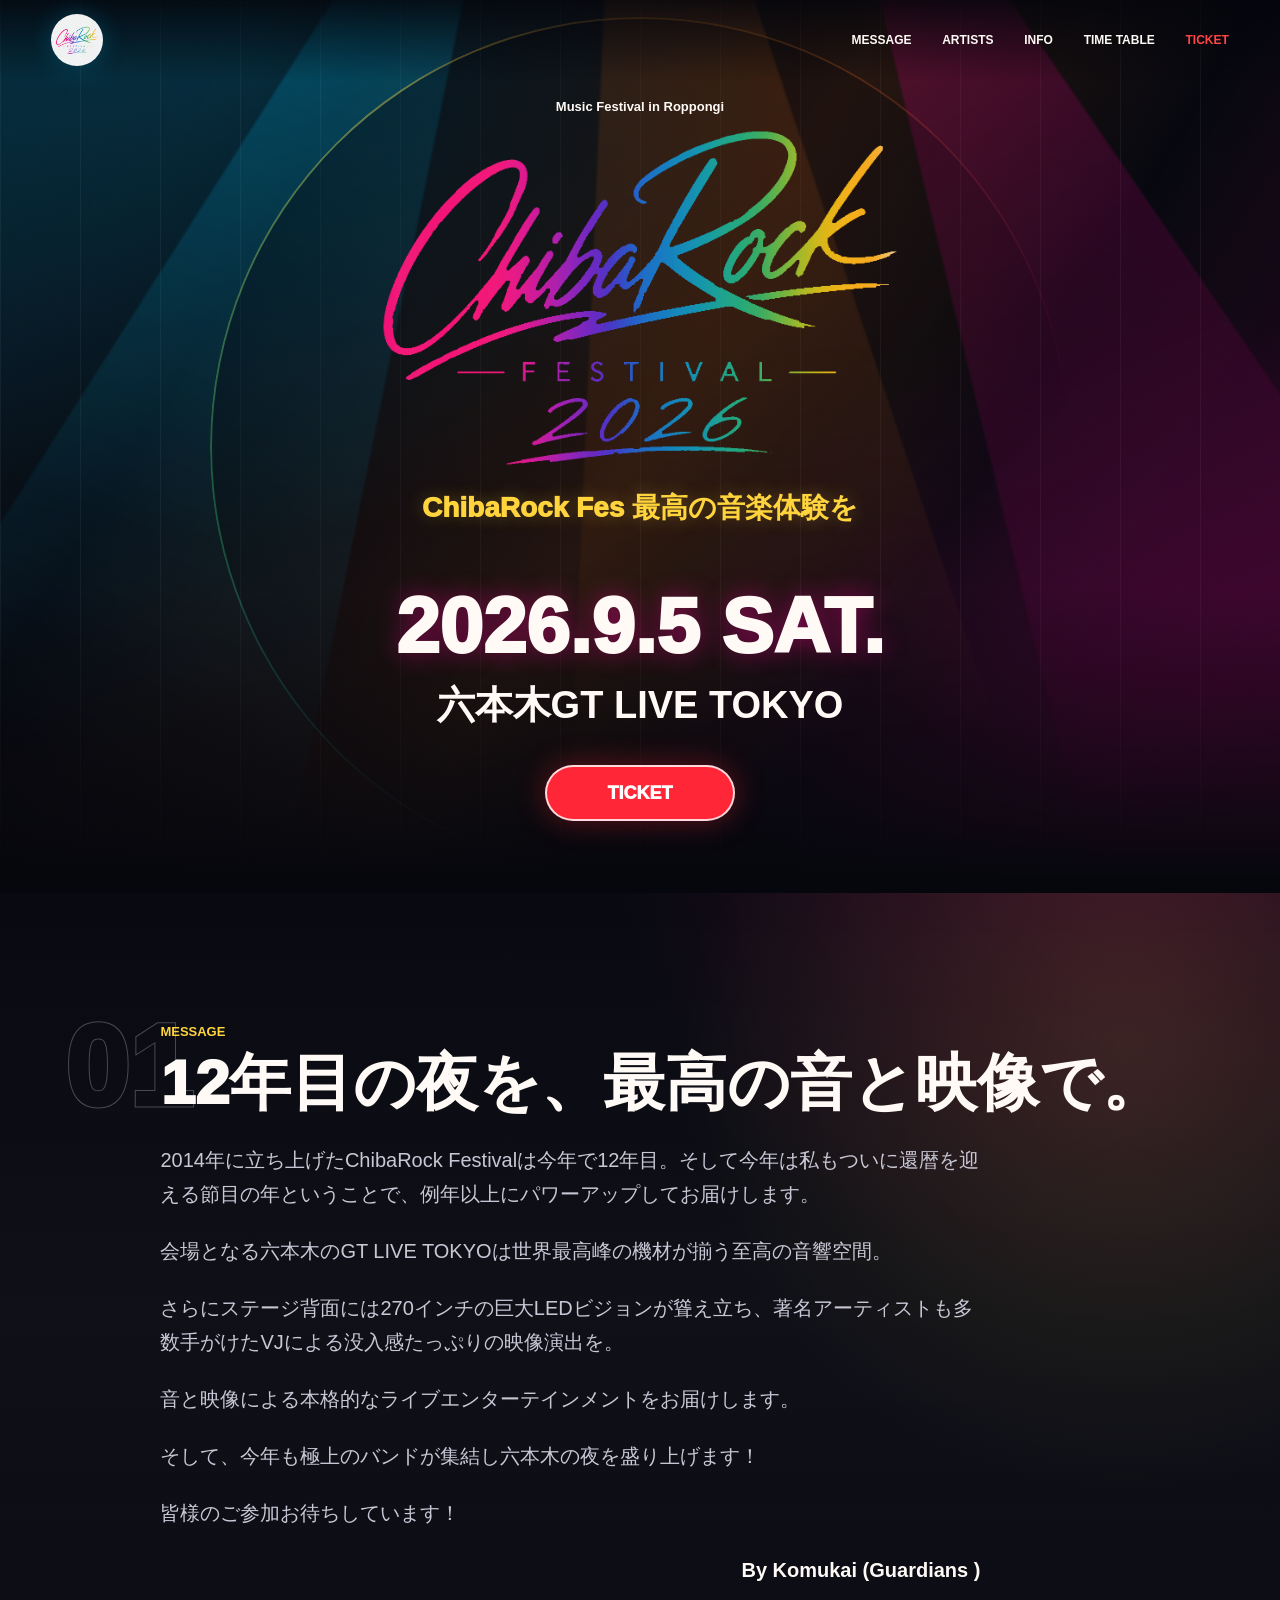
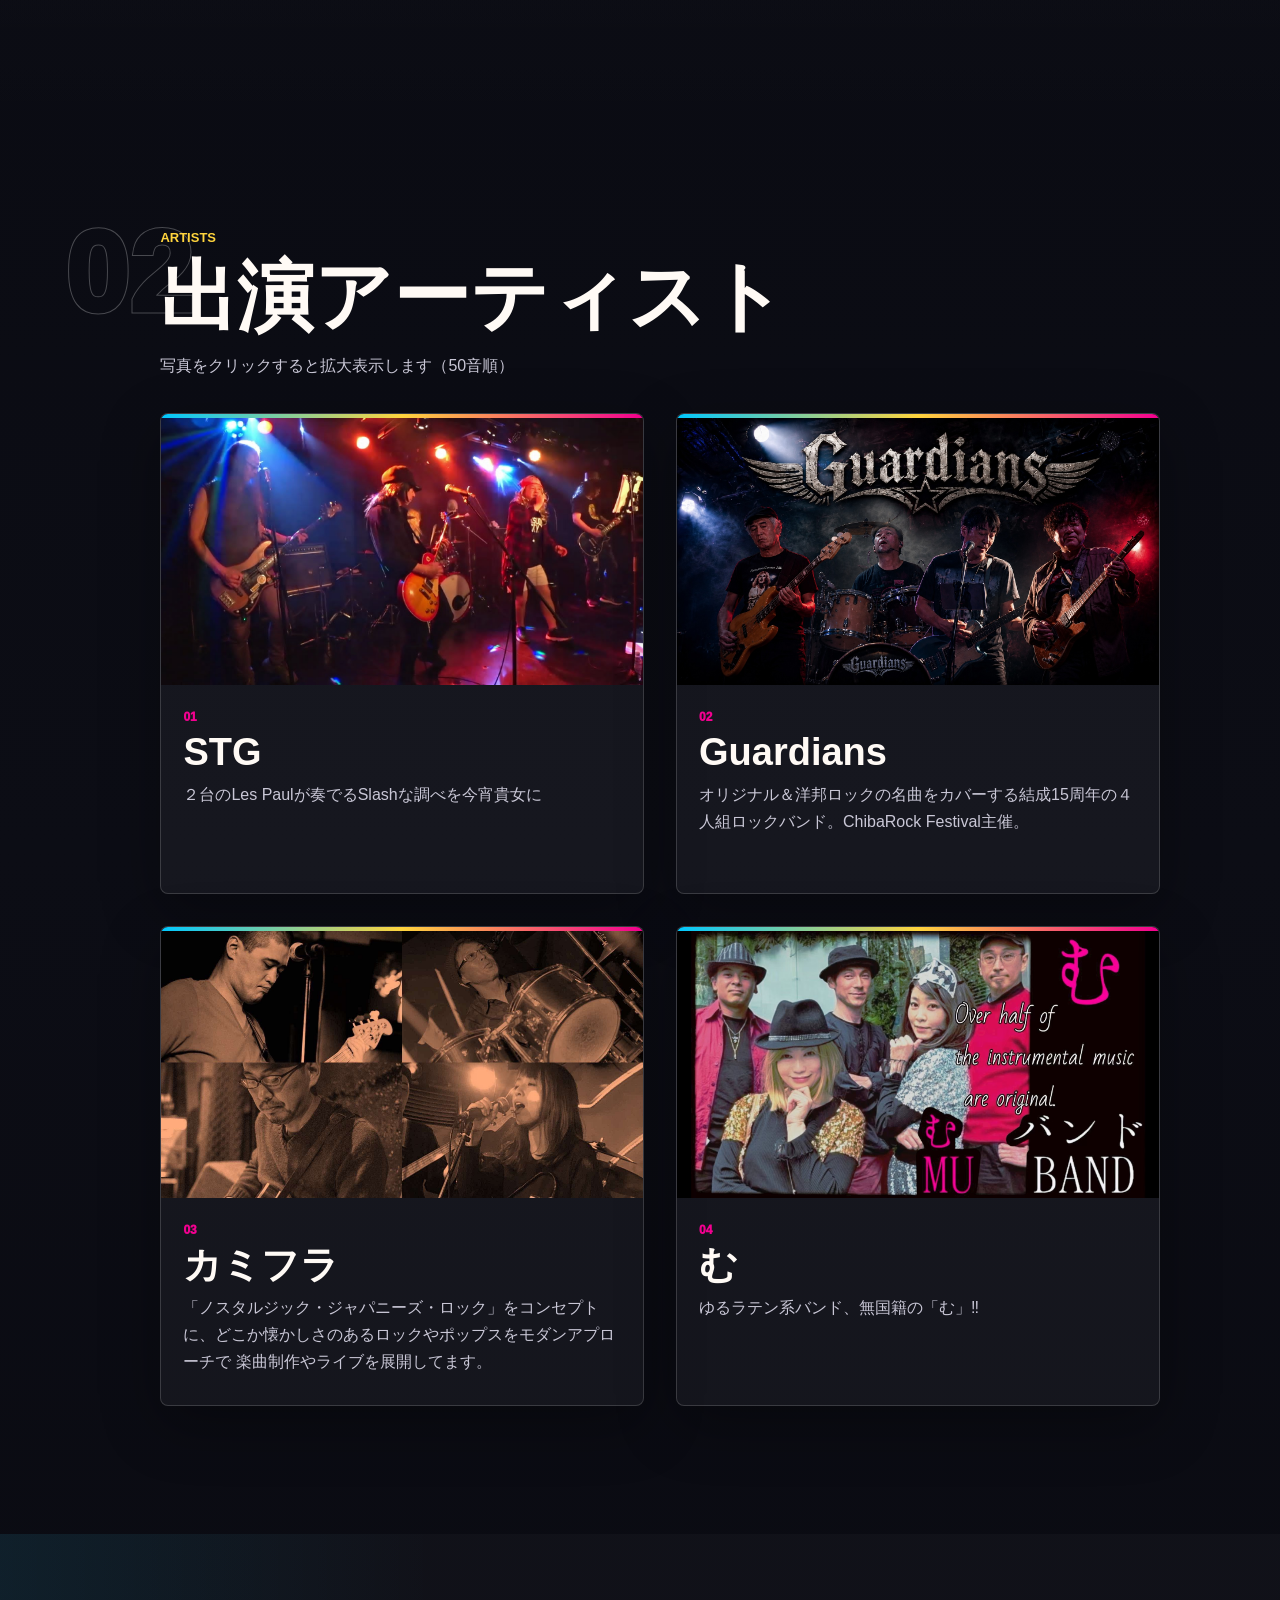
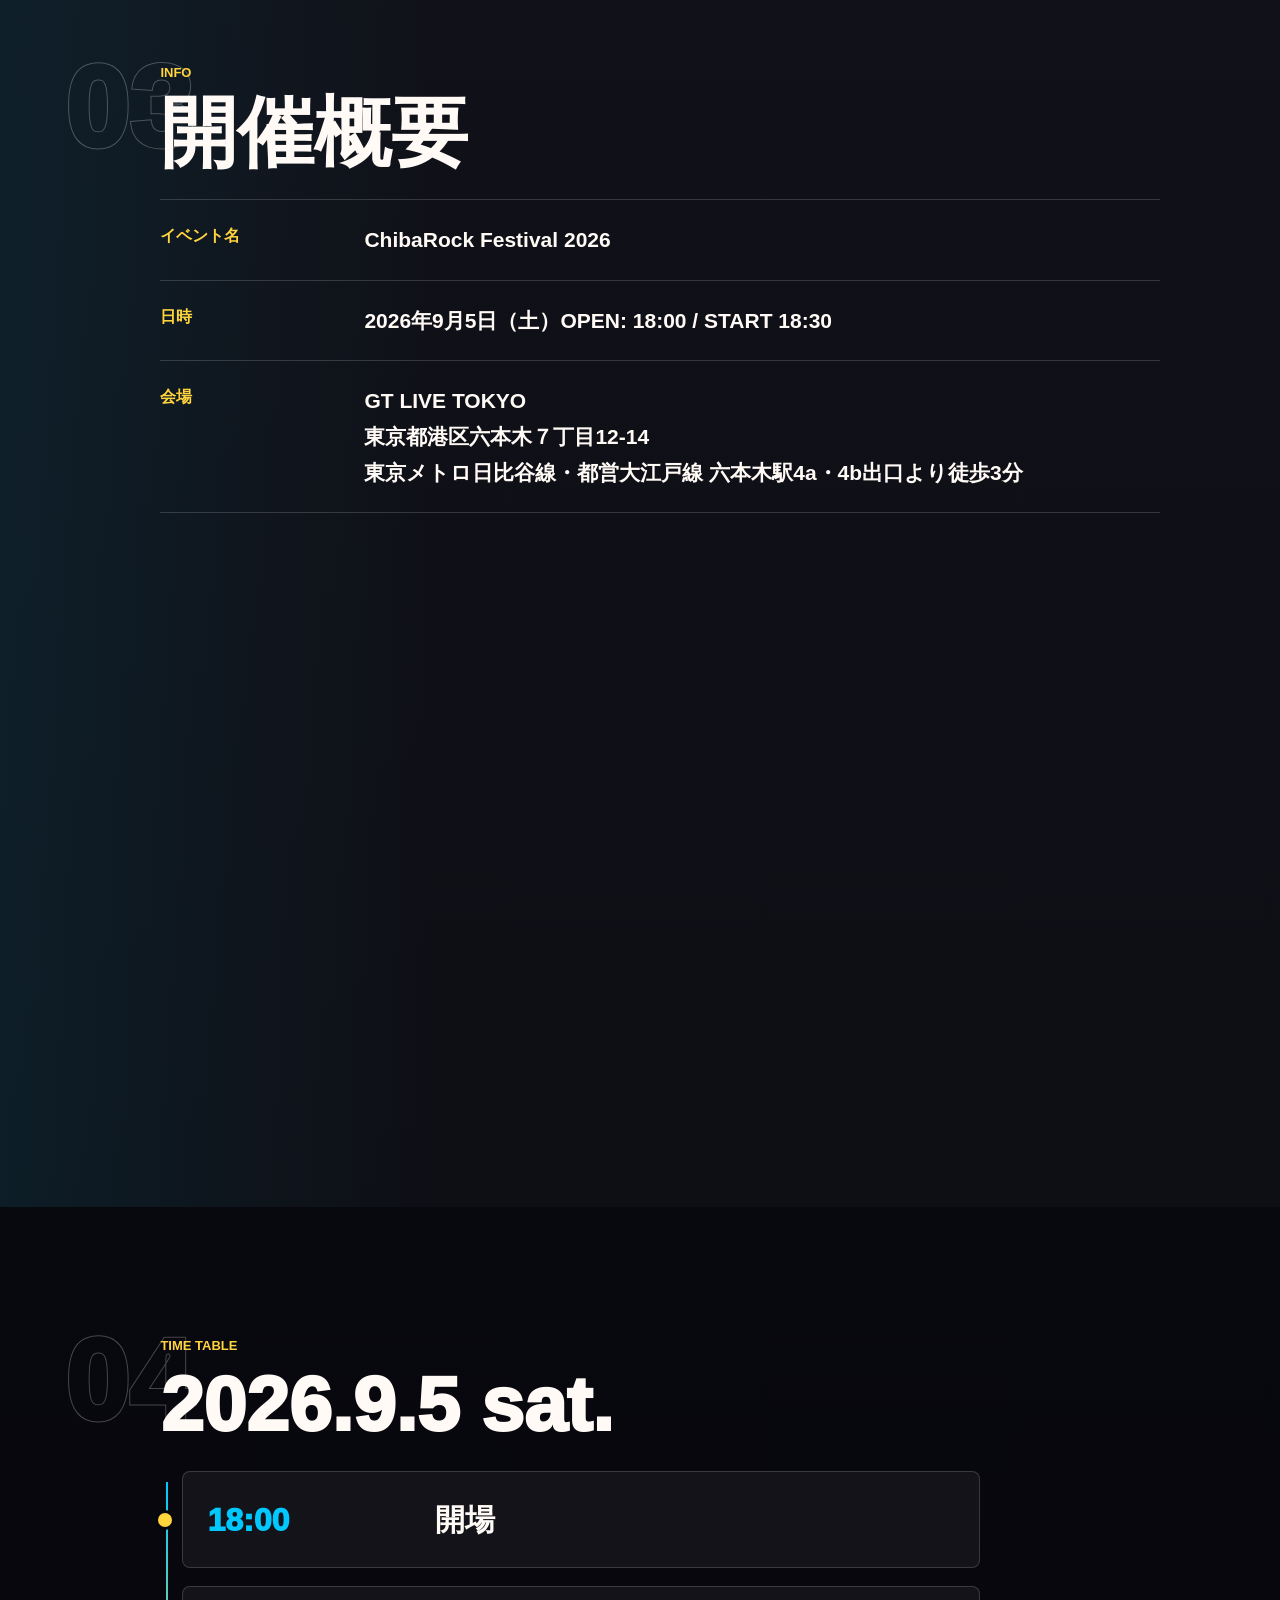
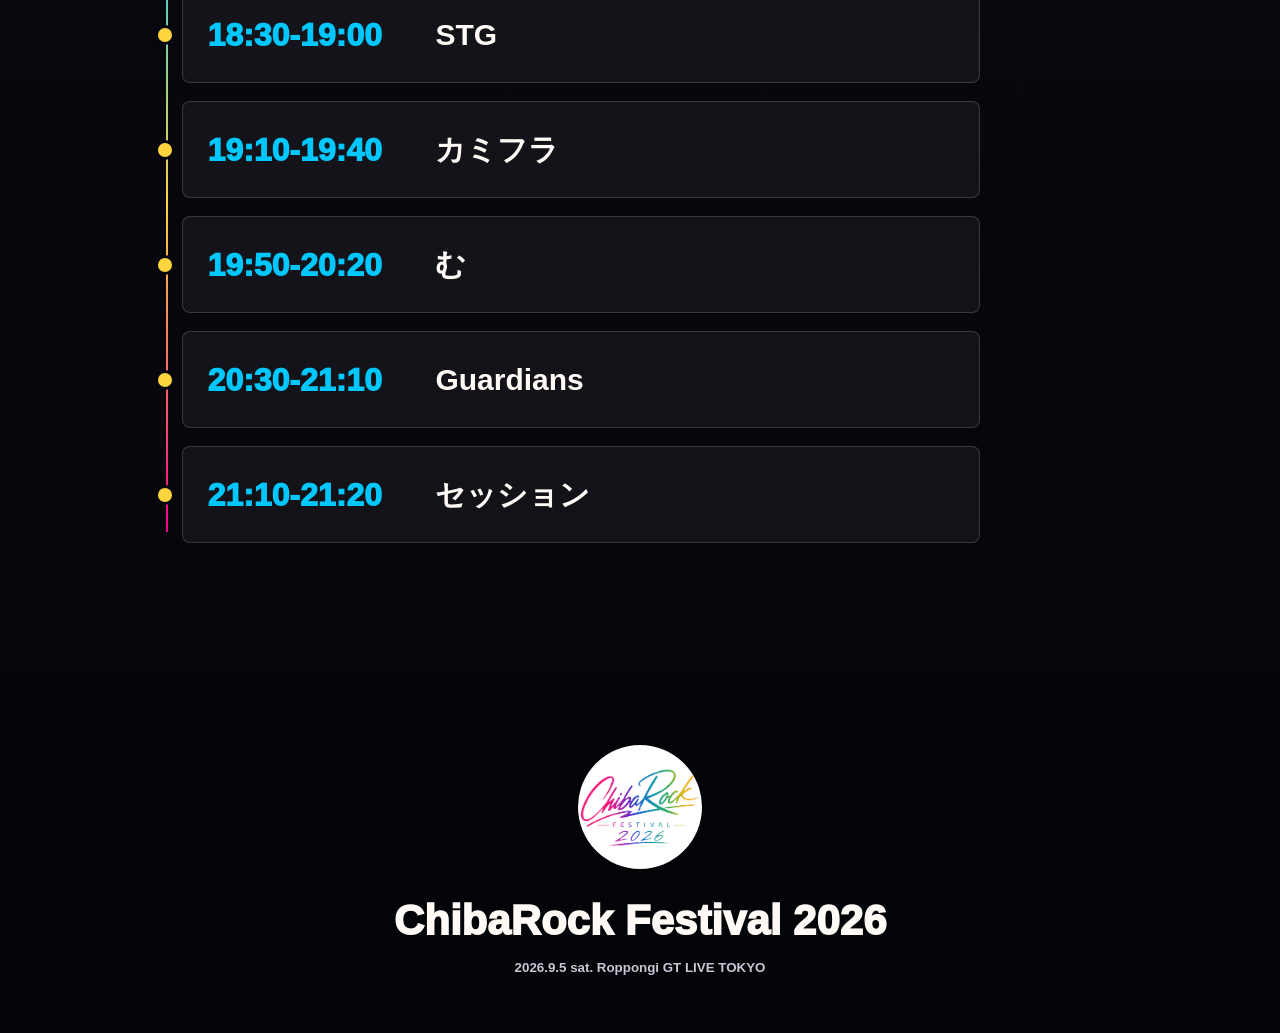
==== index.html @ fa638250 "Add files via upload" ====
<!doctype html>
<html lang="ja">
  <head>
    <meta charset="utf-8">
    <meta name="viewport" content="width=device-width, initial-scale=1">
    <title>ChibaRock Festival 2026</title>
    <meta name="description" content="ChibaRock Festival 2026は2026年9月5日（土）六本木GT LIVE TOKYOで開催。STG、Guardians、カミフラ、むが出演。">
    <meta property="og:title" content="ChibaRock Festival 2026">
    <meta property="og:description" content="2026.9.5 sat. 六本木GT LIVE TOKYO">
    <meta property="og:type" content="website">
    <meta property="og:image" content="assets/logo-main.jpg">
    <link rel="icon" href="assets/logo-mark.png">
    <link rel="stylesheet" href="styles.css?v=20260610-cropped-logo">
  </head>
  <body>
    <header class="site-header" aria-label="サイトナビゲーション">
      <a class="header-brand" href="#top" aria-label="ChibaRock Festival 2026 home">
        <img src="assets/chibarock-hero-logo-smooth.png" alt="" width="48" height="48">
      </a>
      <button class="menu-toggle" type="button" aria-controls="main-nav" aria-expanded="false" aria-label="メニューを開く">
        <span></span>
        <span></span>
        <span></span>
      </button>
      <nav id="main-nav" class="nav-links" aria-label="メインナビゲーション">
        <a href="#message">MESSAGE</a>
        <a href="#artists">ARTISTS</a>
        <a href="#info">INFO</a>
        <a href="#timetable">TIME TABLE</a>
        <a class="nav-ticket" href="https://livepocket.jp/e/gj2l_" target="_blank" rel="noopener noreferrer">TICKET</a>
      </nav>
    </header>

    <main id="top">
      <section class="hero" aria-labelledby="hero-title">
        <div class="hero-lights" aria-hidden="true">
          <span class="beam beam-blue"></span>
          <span class="beam beam-orange"></span>
          <span class="beam beam-pink"></span>
        </div>
        <div class="hero-ring" aria-hidden="true"></div>
        <div class="hero-inner">
          <p class="hero-kicker">Music Festival in Roppongi</p>
          <h1 id="hero-title" class="hero-logo">
            <img src="assets/chibarock-hero-logo-smooth-cropped.png" alt="ChibaRock Festival 2026">
          </h1>
          <p class="hero-tagline">ChibaRock Fes 最高の音楽体験を</p>
          <p class="hero-date">2026.9.5 sat.</p>
          <p class="hero-place">六本木GT LIVE TOKYO</p>
          <a class="ticket-button" href="https://livepocket.jp/e/gj2l_" target="_blank" rel="noopener noreferrer">TICKET</a>
        </div>
      </section>

      <section id="message" class="section message-section">
        <div class="section-label">01</div>
        <div class="section-content narrow">
          <p class="eyebrow">MESSAGE</p>
          <h2>12年目の夜を、最高の音と映像で。</h2>
          <div class="message-copy">
            <p>2014年に立ち上げたChibaRock Festivalは今年で12年目。そして今年は私もついに還暦を迎える節目の年ということで、例年以上にパワーアップしてお届けします。</p>
            <p>会場となる六本木のGT LIVE TOKYOは世界最高峰の機材が揃う至高の音響空間。</p>
            <p>さらにステージ背面には270インチの巨大LEDビジョンが聳え立ち、著名アーティストも多数手がけたVJによる没入感たっぷりの映像演出を。</p>
            <p>音と映像による本格的なライブエンターテインメントをお届けします。</p>
            <p>そして、今年も極上のバンドが集結し六本木の夜を盛り上げます！</p>
            <p>皆様のご参加お待ちしています！</p>
            <p class="message-signature">By Komukai (Guardians )</p>
          </div>
        </div>
      </section>

      <section id="artists" class="section artists-section">
        <div class="section-label">02</div>
        <div class="section-content">
          <p class="eyebrow">ARTISTS</p>
          <h2>出演アーティスト</h2>
          <p class="section-note">写真をクリックすると拡大表示します（50音順）</p>
          <div class="artist-grid">
            <article class="artist-card">
              <button class="artist-photo" type="button" data-artist="STG" data-image="assets/artist-stg.jpg" data-copy="２台のLes Paulが奏でるSlashな調べを今宵貴女に">
                <img src="assets/artist-stg.jpg" alt="STGのライブ写真" loading="lazy">
              </button>
              <div class="artist-body">
                <p class="artist-number">01</p>
                <h3>STG</h3>
                <p>２台のLes Paulが奏でるSlashな調べを今宵貴女に</p>
              </div>
            </article>

            <article class="artist-card">
              <button class="artist-photo" type="button" data-artist="Guardians" data-image="assets/artist-guardians.jpg" data-copy="オリジナル＆洋邦ロックの名曲をカバーする結成15周年の４人組ロックバンド。ChibaRock Festival主催。">
                <img src="assets/artist-guardians.jpg" alt="Guardiansのアーティスト写真" loading="lazy">
              </button>
              <div class="artist-body">
                <p class="artist-number">02</p>
                <h3>Guardians</h3>
                <p>オリジナル＆洋邦ロックの名曲をカバーする結成15周年の４人組ロックバンド。ChibaRock Festival主催。</p>
              </div>
            </article>

            <article class="artist-card">
              <button class="artist-photo" type="button" data-artist="カミフラ" data-image="assets/artist-kamifura.jpeg" data-copy="「ノスタルジック・ジャパニーズ・ロック」をコンセプトに、どこか懐かしさのあるロックやポップスをモダンアプローチで 楽曲制作やライブを展開してます。">
                <img src="assets/artist-kamifura.jpeg" alt="カミフラのアーティスト写真" loading="lazy">
              </button>
              <div class="artist-body">
                <p class="artist-number">03</p>
                <h3>カミフラ</h3>
                <p>「ノスタルジック・ジャパニーズ・ロック」をコンセプトに、どこか懐かしさのあるロックやポップスをモダンアプローチで 楽曲制作やライブを展開してます。</p>
              </div>
            </article>

            <article class="artist-card">
              <button class="artist-photo" type="button" data-artist="む" data-image="assets/artist-mu.jpg" data-copy="ゆるラテン系バンド、無国籍の「む」‼️">
                <img src="assets/artist-mu.jpg" alt="むのアーティスト写真" loading="lazy">
              </button>
              <div class="artist-body">
                <p class="artist-number">04</p>
                <h3>む</h3>
                <p>ゆるラテン系バンド、無国籍の「む」‼️</p>
              </div>
            </article>
          </div>
        </div>
      </section>

      <section id="info" class="section info-section">
        <div class="section-label">03</div>
        <div class="section-content">
          <p class="eyebrow">INFO</p>
          <h2>開催概要</h2>
          <dl class="info-list">
            <div>
              <dt>イベント名</dt>
              <dd>ChibaRock Festival 2026</dd>
            </div>
            <div>
              <dt>日時</dt>
              <dd>2026年9月5日（土）OPEN: 18:00 / START 18:30</dd>
            </div>
            <div>
              <dt>会場</dt>
              <dd>GT LIVE TOKYO<br>東京都港区六本木７丁目12-14<br>東京メトロ日比谷線・都営大江戸線 六本木駅4a・4b出口より徒歩3分</dd>
            </div>
            <div>
              <dt>出演</dt>
              <dd>STG / Guardians / カミフラ / む <span>※最後にセッション有</span></dd>
            </div>
            <div id="ticket">
              <dt>チケット</dt>
              <dd>レギュラー1,300円（税込）他 1ドリンク代別途（700円）</dd>
            </div>
          </dl>
          <div class="venue-media">
            <figure class="venue-photo">
              <img src="assets/venue-gt-live.webp" alt="GT LIVE TOKYOの会場写真" loading="lazy">
              <figcaption>Photo: GT LIVE TOKYO</figcaption>
            </figure>
            <div class="venue-map" aria-label="GT LIVE TOKYOの地図">
              <iframe
                title="GT LIVE TOKYO Google Map"
                src="https://www.google.com/maps?q=%E6%9D%B1%E4%BA%AC%E9%83%BD%E6%B8%AF%E5%8C%BA%E5%85%AD%E6%9C%AC%E6%9C%A87%E4%B8%81%E7%9B%AE12-14%20GT%20LIVE%20TOKYO&output=embed"
                loading="lazy"
                referrerpolicy="no-referrer-when-downgrade"></iframe>
            </div>
          </div>
        </div>
      </section>

      <section id="timetable" class="section timetable-section">
        <div class="section-label">04</div>
        <div class="section-content">
          <p class="eyebrow">TIME TABLE</p>
          <h2>2026.9.5 sat.</h2>
          <ol class="timeline">
            <li>
              <time>18:00</time>
              <span>開場</span>
            </li>
            <li>
              <time>18:30-19:00</time>
              <span>STG</span>
            </li>
            <li>
              <time>19:10-19:40</time>
              <span>カミフラ</span>
            </li>
            <li>
              <time>19:50-20:20</time>
              <span>む</span>
            </li>
            <li>
              <time>20:30-21:10</time>
              <span>Guardians</span>
            </li>
            <li>
              <time>21:10-21:20</time>
              <span>セッション</span>
            </li>
          </ol>
        </div>
      </section>
    </main>

    <footer class="site-footer">
      <img src="assets/chibarock-hero-logo-smooth.png" alt="" width="88" height="88" loading="lazy">
      <p>ChibaRock Festival 2026</p>
      <small>2026.9.5 sat. Roppongi GT LIVE TOKYO</small>
    </footer>

    <div class="modal" id="artist-modal" aria-hidden="true" role="dialog" aria-modal="true" aria-labelledby="modal-title">
      <button class="modal-close" type="button" aria-label="閉じる">×</button>
      <div class="modal-panel" role="document">
        <img class="modal-image" src="assets/artist-stg.jpg" alt="">
        <div class="modal-copy">
          <p class="eyebrow">ARTIST PROFILE</p>
          <h2 id="modal-title">STG</h2>
          <p id="modal-description"></p>
        </div>
      </div>
    </div>

    <script src="script.js?v=20260611-reveal-timing"></script>
  </body>
</html>
---- styles.css ----
:root {
  color-scheme: dark;
  --bg: #06070d;
  --bg-soft: #10121c;
  --text: #fffaf5;
  --muted: #c9c7d6;
  --line: rgba(255, 255, 255, 0.16);
  --cyan: #00c8ff;
  --green: #42d66f;
  --yellow: #ffd43d;
  --orange: #ff7a1a;
  --pink: #f30090;
  --violet: #8a28ff;
  --max: 1160px;
}

* {
  box-sizing: border-box;
}

html {
  scroll-behavior: smooth;
}

body {
  margin: 0;
  background:
    radial-gradient(circle at 20% 0%, rgba(0, 200, 255, 0.18), transparent 34rem),
    radial-gradient(circle at 88% 14%, rgba(243, 0, 144, 0.17), transparent 32rem),
    linear-gradient(180deg, #07080f 0%, #0c0d15 42%, #05050a 100%);
  color: var(--text);
  font-family: "Arial", "Hiragino Kaku Gothic ProN", "Yu Gothic", Meiryo, sans-serif;
  line-height: 1.7;
  overflow-x: hidden;
}

body.modal-open {
  overflow: hidden;
}

img {
  display: block;
  max-width: 100%;
}

a {
  color: inherit;
}

.site-header {
  position: fixed;
  top: 0;
  left: 0;
  z-index: 20;
  display: flex;
  align-items: center;
  justify-content: space-between;
  width: 100%;
  padding: 14px clamp(18px, 4vw, 56px);
  background: linear-gradient(180deg, rgba(5, 6, 12, 0.86), rgba(5, 6, 12, 0));
  pointer-events: none;
}

.header-brand,
.nav-links a,
.menu-toggle {
  pointer-events: auto;
}

.header-brand {
  display: grid;
  overflow: hidden;
  place-items: center;
  width: 52px;
  height: 52px;
  border: 1px solid rgba(255, 255, 255, 0.2);
  border-radius: 50%;
  background: rgba(255, 255, 255, 0.94);
  box-shadow: 0 0 26px rgba(0, 200, 255, 0.22);
}

.header-brand img {
  width: 88%;
  height: 88%;
  border-radius: 50%;
  object-fit: contain;
}

.nav-links {
  display: flex;
  gap: clamp(12px, 2.4vw, 34px);
  align-items: center;
  min-height: 44px;
}

.nav-links a {
  position: relative;
  font-size: 12px;
  font-weight: 900;
  letter-spacing: 0;
  text-decoration: none;
}

.nav-links a::after {
  position: absolute;
  right: 0;
  bottom: -7px;
  left: 0;
  height: 2px;
  content: "";
  background: linear-gradient(90deg, var(--cyan), var(--yellow), var(--pink));
  transform: scaleX(0);
  transform-origin: left;
  transition: transform 180ms ease;
}

.nav-links a:hover::after,
.nav-links a:focus-visible::after {
  transform: scaleX(1);
}

.nav-links .nav-ticket {
  color: #ff4545;
}

.nav-links .nav-ticket::after {
  background: #ff4545;
}

.menu-toggle {
  display: none;
  align-items: center;
  justify-content: center;
  flex-direction: column;
  width: 44px;
  height: 44px;
  padding: 0;
  border: 1px solid rgba(255, 255, 255, 0.24);
  border-radius: 50%;
  background: rgba(5, 6, 12, 0.72);
  cursor: pointer;
}

.menu-toggle span {
  display: block;
  width: 20px;
  height: 2px;
  margin: 3px 0;
  border-radius: 999px;
  background: var(--text);
  transition: transform 180ms ease, opacity 180ms ease;
}

.site-header.is-menu-open .menu-toggle span:nth-child(1) {
  transform: translateY(8px) rotate(45deg);
}

.site-header.is-menu-open .menu-toggle span:nth-child(2) {
  opacity: 0;
}

.site-header.is-menu-open .menu-toggle span:nth-child(3) {
  transform: translateY(-8px) rotate(-45deg);
}

.hero {
  position: relative;
  display: grid;
  min-height: 94svh;
  padding: 96px clamp(18px, 5vw, 72px) 72px;
  overflow: hidden;
  isolation: isolate;
  place-items: center;
}

.hero::before {
  position: absolute;
  inset: 0;
  z-index: -4;
  content: "";
  background:
    linear-gradient(120deg, rgba(0, 200, 255, 0.12), transparent 22%, rgba(255, 122, 26, 0.13) 50%, transparent 70%, rgba(243, 0, 144, 0.17)),
    repeating-linear-gradient(90deg, rgba(255, 255, 255, 0.05) 0 1px, transparent 1px 80px);
}

.hero::after {
  position: absolute;
  inset: auto 0 0;
  z-index: -1;
  height: 34%;
  content: "";
  background: linear-gradient(0deg, var(--bg) 5%, transparent);
}

.hero-lights {
  position: absolute;
  inset: 0;
  z-index: -3;
  filter: blur(1px);
  opacity: 0.9;
}

.beam {
  position: absolute;
  width: 34vw;
  min-width: 300px;
  height: 110vh;
  clip-path: polygon(42% 0, 58% 0, 100% 100%, 0 100%);
  mix-blend-mode: screen;
  opacity: 0.28;
}

.beam-blue {
  top: -18vh;
  left: 4vw;
  background: linear-gradient(180deg, var(--cyan), transparent);
  transform: rotate(22deg);
}

.beam-orange {
  top: -24vh;
  left: 39vw;
  background: linear-gradient(180deg, var(--orange), transparent);
  transform: rotate(-8deg);
}

.beam-pink {
  top: -18vh;
  right: -2vw;
  background: linear-gradient(180deg, var(--pink), transparent);
  transform: rotate(-24deg);
}

.hero-ring {
  position: absolute;
  z-index: -2;
  width: min(72vw, 860px);
  aspect-ratio: 1;
  border: 2px solid transparent;
  border-radius: 50%;
  background:
    linear-gradient(var(--bg), var(--bg)) padding-box,
    conic-gradient(from 205deg, var(--cyan), var(--green), var(--yellow), var(--orange), var(--pink), var(--violet), var(--cyan)) border-box;
  opacity: 0.5;
  mask-image: linear-gradient(135deg, black, transparent 73%);
}

.hero-inner {
  display: grid;
  width: min(100%, 1040px);
  place-items: center;
  text-align: center;
}

.hero-kicker,
.eyebrow {
  margin: 0;
  color: var(--yellow);
  font-size: 13px;
  font-weight: 900;
  letter-spacing: 0;
  text-transform: uppercase;
}

.hero-kicker {
  color: var(--text);
  text-transform: none;
}

.hero-logo {
  width: min(65vw, 520px);
  margin: 10px 0 22px;
  padding: 0;
  border: 0;
  background: transparent;
  box-shadow: none;
}

.hero-logo img {
  width: 100%;
  height: auto;
}

.hero-tagline {
  max-width: min(92vw, 760px);
  margin: 0 0 64px;
  color: var(--yellow);
  font-size: clamp(16px, 2.3vw, 28px);
  font-weight: 950;
  line-height: 1.25;
  text-align: center;
  text-shadow: 0 0 18px rgba(255, 212, 61, 0.28);
}

.hero-date {
  margin: 0;
  font-size: clamp(34px, 6.4vw, 78px);
  font-weight: 950;
  line-height: 0.95;
  text-transform: uppercase;
  text-shadow: 0 0 24px rgba(243, 0, 144, 0.45);
}

.hero-place {
  margin: 10px 0 0;
  font-size: clamp(17px, 3.2vw, 38px);
  font-weight: 900;
}

.ticket-button {
  display: inline-grid;
  min-width: 190px;
  min-height: 56px;
  margin-top: 28px;
  padding: 13px 34px;
  border: 2px solid rgba(255, 255, 255, 0.82);
  border-radius: 999px;
  background: #ff2638;
  color: #fff;
  box-shadow: 0 0 30px rgba(255, 38, 56, 0.35);
  font-size: 18px;
  font-weight: 950;
  line-height: 1;
  text-decoration: none;
  transition: background 180ms ease, border-color 180ms ease, color 180ms ease, transform 180ms ease, box-shadow 180ms ease;
  place-items: center;
}

.ticket-button:hover,
.ticket-button:focus-visible {
  border-color: var(--yellow);
  background: var(--yellow);
  color: #111018;
  box-shadow: 0 0 34px rgba(255, 212, 61, 0.5);
  transform: translateY(-3px);
}

.section {
  position: relative;
  display: grid;
  grid-template-columns: minmax(58px, 0.25fr) minmax(0, var(--max)) minmax(18px, 1fr);
  gap: clamp(14px, 3vw, 42px);
  padding: clamp(76px, 10vw, 140px) clamp(18px, 5vw, 64px);
}

.artists-section {
  padding-top: clamp(53px, 7vw, 98px);
}

.section-label {
  color: transparent;
  font-size: clamp(54px, 9vw, 120px);
  font-weight: 950;
  line-height: 0.8;
  -webkit-text-stroke: 1px rgba(255, 255, 255, 0.25);
}

.section-content {
  grid-column: 2;
}

.section-content.narrow {
  max-width: 900px;
}

.section h2 {
  margin: 8px 0 28px;
  font-size: clamp(34px, 6vw, 78px);
  font-weight: 950;
  line-height: 1.02;
}

.reveal {
  opacity: 0;
  transform: translateY(36px);
  transition: opacity 760ms ease, transform 760ms ease;
}

.reveal.is-visible {
  opacity: 1;
  transform: translateY(0);
}

.section-content.reveal {
  transition-delay: 80ms;
}

.message-section {
  background:
    linear-gradient(180deg, transparent, rgba(255, 255, 255, 0.025) 50%, transparent),
    radial-gradient(circle at 88% 18%, rgba(255, 212, 61, 0.12), transparent 28rem);
}

.message-section .section-content {
  max-width: 1040px;
}

.message-section h2 {
  font-size: clamp(34px, 5vw, 62px);
  white-space: nowrap;
}

.message-copy {
  max-width: 820px;
  color: var(--muted);
  font-size: clamp(16px, 2vw, 20px);
}

.message-copy p {
  margin: 0 0 1.15em;
}

.message-signature {
  color: var(--text);
  font-weight: 900;
  text-align: right;
}

.section-note {
  max-width: 680px;
  margin: -12px 0 34px;
  color: var(--muted);
}

.artist-grid {
  display: grid;
  grid-template-columns: repeat(2, minmax(0, 1fr));
  gap: clamp(18px, 3vw, 32px);
}

.artist-card {
  position: relative;
  overflow: hidden;
  border: 1px solid var(--line);
  border-radius: 8px;
  background: rgba(255, 255, 255, 0.045);
  box-shadow: 0 18px 60px rgba(0, 0, 0, 0.32);
}

.artist-card::before {
  position: absolute;
  inset: 0 0 auto;
  height: 4px;
  content: "";
  background: linear-gradient(90deg, var(--cyan), var(--yellow), var(--pink));
}

.artist-photo {
  display: block;
  width: 100%;
  padding: 0;
  border: 0;
  background: transparent;
  cursor: zoom-in;
}

.artist-photo img {
  width: 100%;
  aspect-ratio: 16 / 9;
  object-fit: cover;
  transition: transform 220ms ease, filter 220ms ease;
}

.artist-photo:hover img,
.artist-photo:focus-visible img {
  filter: saturate(1.12) contrast(1.04);
  transform: scale(1.035);
}

.artist-body {
  padding: 22px;
}

.artist-number {
  margin: 0 0 6px;
  color: var(--pink);
  font-size: 12px;
  font-weight: 950;
}

.artist-body h3 {
  margin: 0 0 8px;
  font-size: clamp(24px, 3vw, 38px);
  line-height: 1.05;
}

.artist-body p:last-child {
  min-height: 5.6em;
  margin: 0;
  color: var(--muted);
}

.info-section {
  background:
    linear-gradient(90deg, rgba(0, 200, 255, 0.08), transparent 34%),
    rgba(255, 255, 255, 0.025);
}

.info-list {
  display: grid;
  gap: 0;
  margin: 0;
  border-top: 1px solid var(--line);
}

.info-list div {
  display: grid;
  grid-template-columns: 180px minmax(0, 1fr);
  gap: 24px;
  padding: 22px 0;
  border-bottom: 1px solid var(--line);
}

.info-list dt {
  color: var(--yellow);
  font-weight: 900;
}

.info-list dd {
  margin: 0;
  color: var(--text);
  font-size: clamp(16px, 2vw, 21px);
  font-weight: 700;
}

.info-list span {
  color: var(--muted);
  font-size: 0.88em;
}

.venue-media {
  display: grid;
  grid-template-columns: minmax(0, 1.05fr) minmax(0, 0.95fr);
  gap: clamp(18px, 3vw, 30px);
  margin-top: 34px;
}

.venue-photo,
.venue-map {
  overflow: hidden;
  min-height: 360px;
  margin: 0;
  border: 1px solid var(--line);
  border-radius: 8px;
  background: rgba(255, 255, 255, 0.045);
  box-shadow: 0 18px 60px rgba(0, 0, 0, 0.3);
}

.venue-photo {
  position: relative;
}

.venue-photo img {
  width: 100%;
  height: 100%;
  min-height: 360px;
  object-fit: cover;
}

.venue-photo figcaption {
  position: absolute;
  right: 14px;
  bottom: 10px;
  padding: 4px 9px;
  border-radius: 999px;
  background: rgba(0, 0, 0, 0.6);
  color: rgba(255, 255, 255, 0.82);
  font-size: 11px;
  font-weight: 800;
}

.venue-map iframe {
  width: 100%;
  height: 100%;
  min-height: 360px;
  border: 0;
  filter: saturate(1.08) contrast(1.05);
}

.timeline {
  position: relative;
  display: grid;
  gap: 18px;
  max-width: 820px;
  margin: 0;
  padding: 0 0 0 22px;
  list-style: none;
}

.timeline::before {
  position: absolute;
  top: 11px;
  bottom: 11px;
  left: 6px;
  width: 2px;
  content: "";
  background: linear-gradient(180deg, var(--cyan), var(--yellow), var(--pink));
}

.timeline li {
  position: relative;
  display: grid;
  grid-template-columns: 210px minmax(0, 1fr);
  gap: 18px;
  align-items: center;
  padding: 22px 24px;
  border: 1px solid var(--line);
  border-radius: 8px;
  background: rgba(255, 255, 255, 0.05);
}

.timeline li::before {
  position: absolute;
  top: 50%;
  left: -28px;
  width: 14px;
  height: 14px;
  content: "";
  border: 3px solid var(--bg);
  border-radius: 50%;
  background: var(--yellow);
  transform: translateY(-50%);
}

.timeline time {
  color: var(--cyan);
  font-size: clamp(20px, 3vw, 32px);
  font-weight: 950;
  line-height: 1;
}

.timeline span {
  font-size: clamp(18px, 2.4vw, 30px);
  font-weight: 900;
}

.site-footer {
  display: grid;
  place-items: center;
  padding: 74px 20px 54px;
  text-align: center;
  background: #030408;
}

.site-footer img {
  width: 124px;
  height: 124px;
  margin-bottom: 16px;
  object-fit: contain;
  border-radius: 50%;
  background: #fff;
}

.site-footer p {
  margin: 0;
  font-size: clamp(22px, 4vw, 42px);
  font-weight: 950;
}

.site-footer small {
  color: var(--muted);
  font-weight: 800;
}

.modal {
  position: fixed;
  inset: 0;
  z-index: 40;
  display: grid;
  padding: clamp(16px, 4vw, 48px);
  background: rgba(0, 0, 0, 0.82);
  opacity: 0;
  pointer-events: none;
  transition: opacity 160ms ease;
  place-items: center;
}

.modal.is-open {
  opacity: 1;
  pointer-events: auto;
}

.modal-panel {
  display: grid;
  grid-template-columns: minmax(0, 1.35fr) minmax(280px, 0.65fr);
  width: min(1120px, 100%);
  max-height: min(760px, 90svh);
  overflow: hidden;
  border: 1px solid var(--line);
  border-radius: 8px;
  background: #101118;
  box-shadow: 0 24px 90px rgba(0, 0, 0, 0.65);
}

.modal-image {
  width: 100%;
  height: 100%;
  min-height: 420px;
  object-fit: contain;
  background: #05050a;
}

.modal-copy {
  display: flex;
  flex-direction: column;
  justify-content: center;
  padding: clamp(24px, 4vw, 48px);
}

.modal-copy h2 {
  margin: 8px 0 18px;
  font-size: clamp(34px, 5vw, 68px);
  line-height: 1;
}

.modal-copy p:last-child {
  margin: 0;
  color: var(--muted);
  font-size: clamp(16px, 2vw, 20px);
}

.modal-close {
  position: absolute;
  top: 18px;
  right: 18px;
  z-index: 2;
  display: grid;
  width: 48px;
  height: 48px;
  padding: 0;
  border: 1px solid rgba(255, 255, 255, 0.24);
  border-radius: 50%;
  background: rgba(0, 0, 0, 0.55);
  color: var(--text);
  cursor: pointer;
  font-size: 34px;
  line-height: 1;
  place-items: center;
}

@media (max-width: 780px) {
  .site-header {
    padding: 10px 14px;
  }

  .header-brand {
    width: 44px;
    height: 44px;
  }

  .header-brand img {
    width: 34px;
    height: 34px;
  }

  .menu-toggle {
    display: flex;
  }

  .nav-links {
    position: absolute;
    top: 64px;
    right: 14px;
    display: flex;
    flex-direction: column;
    align-items: stretch;
    min-width: 220px;
    min-height: 0;
    gap: 0;
    padding: 12px;
    border: 1px solid rgba(255, 255, 255, 0.16);
    border-radius: 8px;
    background: rgba(6, 7, 13, 0.94);
    box-shadow: 0 18px 50px rgba(0, 0, 0, 0.42);
    opacity: 0;
    pointer-events: none;
    transform: translateY(-8px);
    transition: opacity 180ms ease, transform 180ms ease;
  }

  .nav-links a {
    padding: 10px 8px;
    font-size: 13px;
    text-align: right;
  }

  .site-header.is-menu-open .nav-links {
    opacity: 1;
    pointer-events: auto;
    transform: translateY(0);
  }

  .hero {
    min-height: 92svh;
    padding-top: 88px;
  }

  .hero-logo {
    margin-top: 14px;
    width: min(90vw, 410px);
  }

  .hero-tagline {
    margin-bottom: 56px;
    font-size: 16px;
  }

  .section {
    display: block;
    padding: 74px 18px;
  }

  .artists-section {
    padding-top: 52px;
  }

  .section-label {
    margin-bottom: 18px;
    font-size: 48px;
  }

  .message-section h2 {
    white-space: normal;
  }

  .artist-grid {
    grid-template-columns: 1fr;
  }

  .artist-body p:last-child {
    min-height: 0;
  }

  .info-list div,
  .timeline li,
  .modal-panel,
  .venue-media {
    grid-template-columns: 1fr;
  }

  .info-list div {
    gap: 6px;
  }

  .timeline {
    padding-left: 18px;
  }

  .timeline li {
    gap: 8px;
    padding: 18px;
  }

  .timeline li::before {
    left: -25px;
  }

  .modal-panel {
    overflow: auto;
  }

  .modal-image {
    min-height: 0;
    max-height: 52svh;
  }

  .venue-photo,
  .venue-map,
  .venue-photo img,
  .venue-map iframe {
    min-height: 300px;
  }
}

@media (prefers-reduced-motion: reduce) {
  html {
    scroll-behavior: auto;
  }

  .reveal {
    opacity: 1;
    transform: none;
    transition: none;
  }
}

@media (max-width: 460px) {
  .nav-links {
    right: 12px;
    min-width: min(240px, calc(100vw - 24px));
  }

  .hero-date {
    font-size: 34px;
  }
}
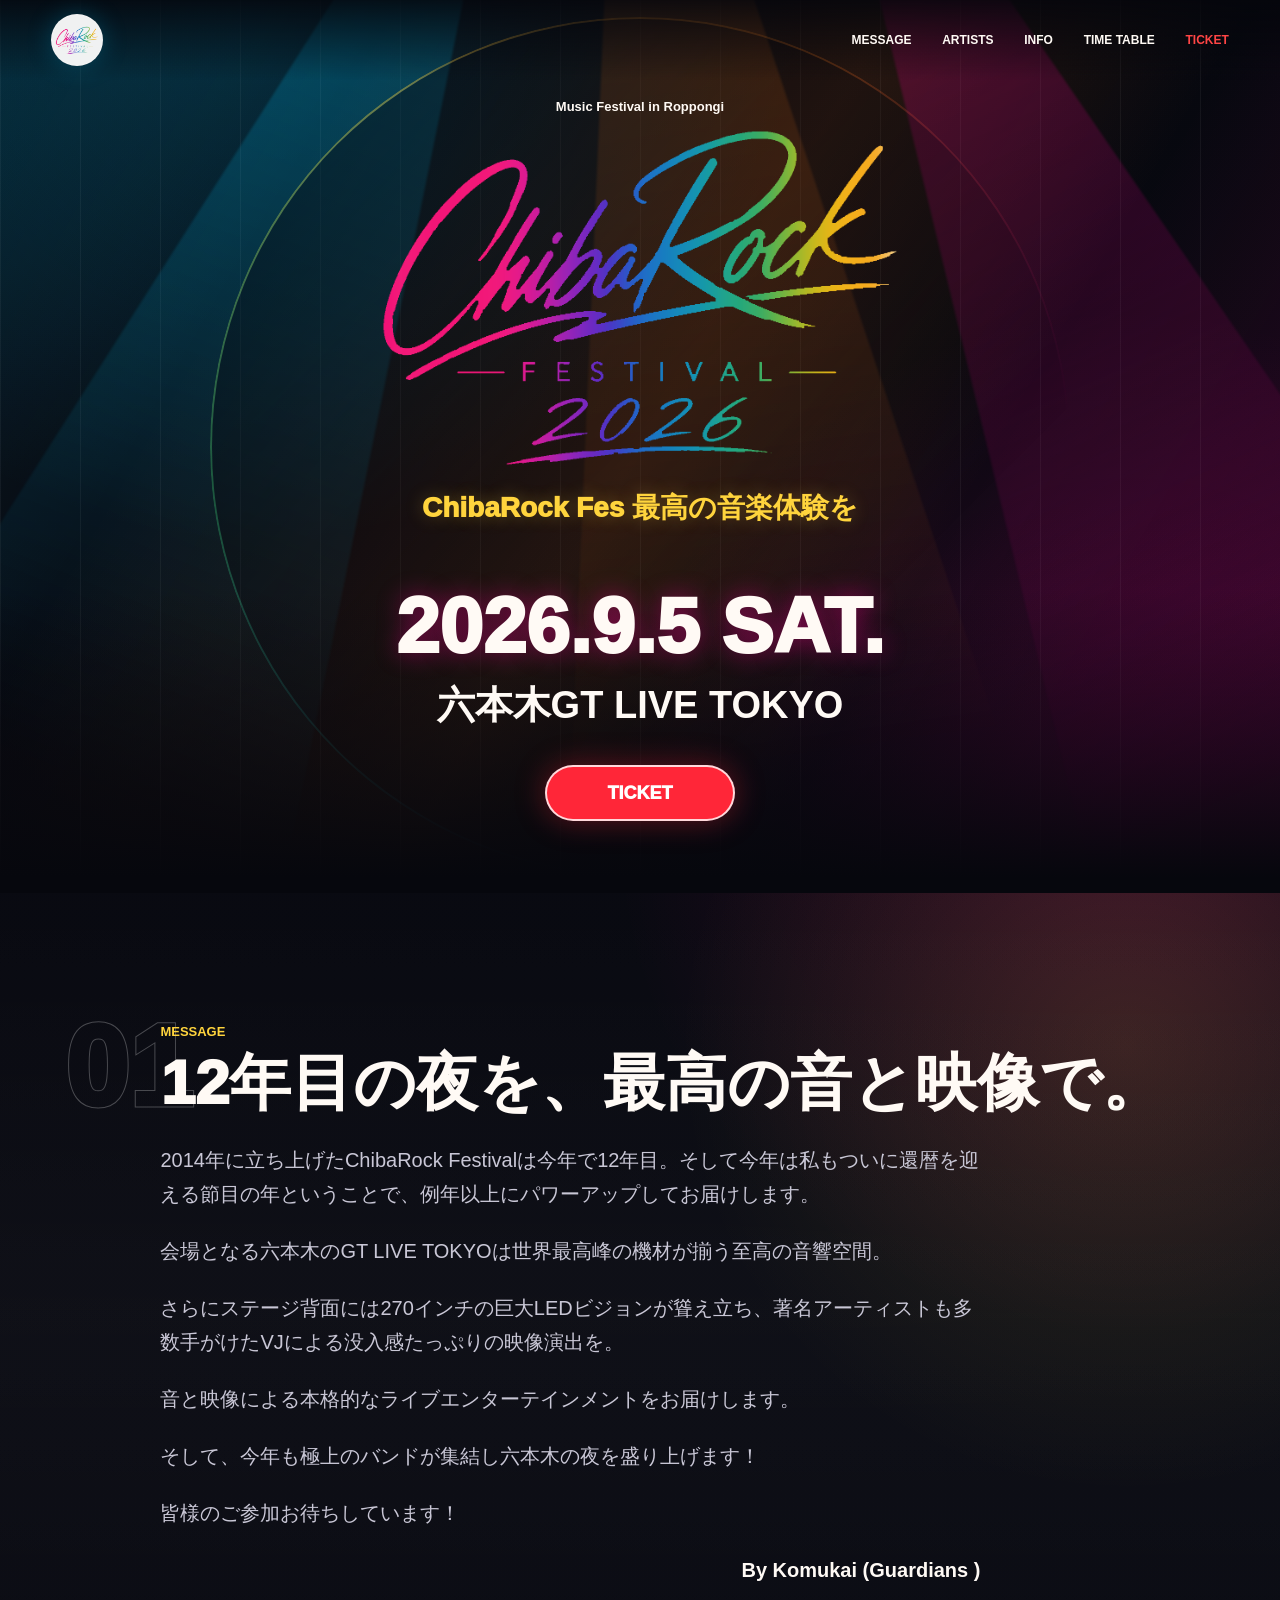
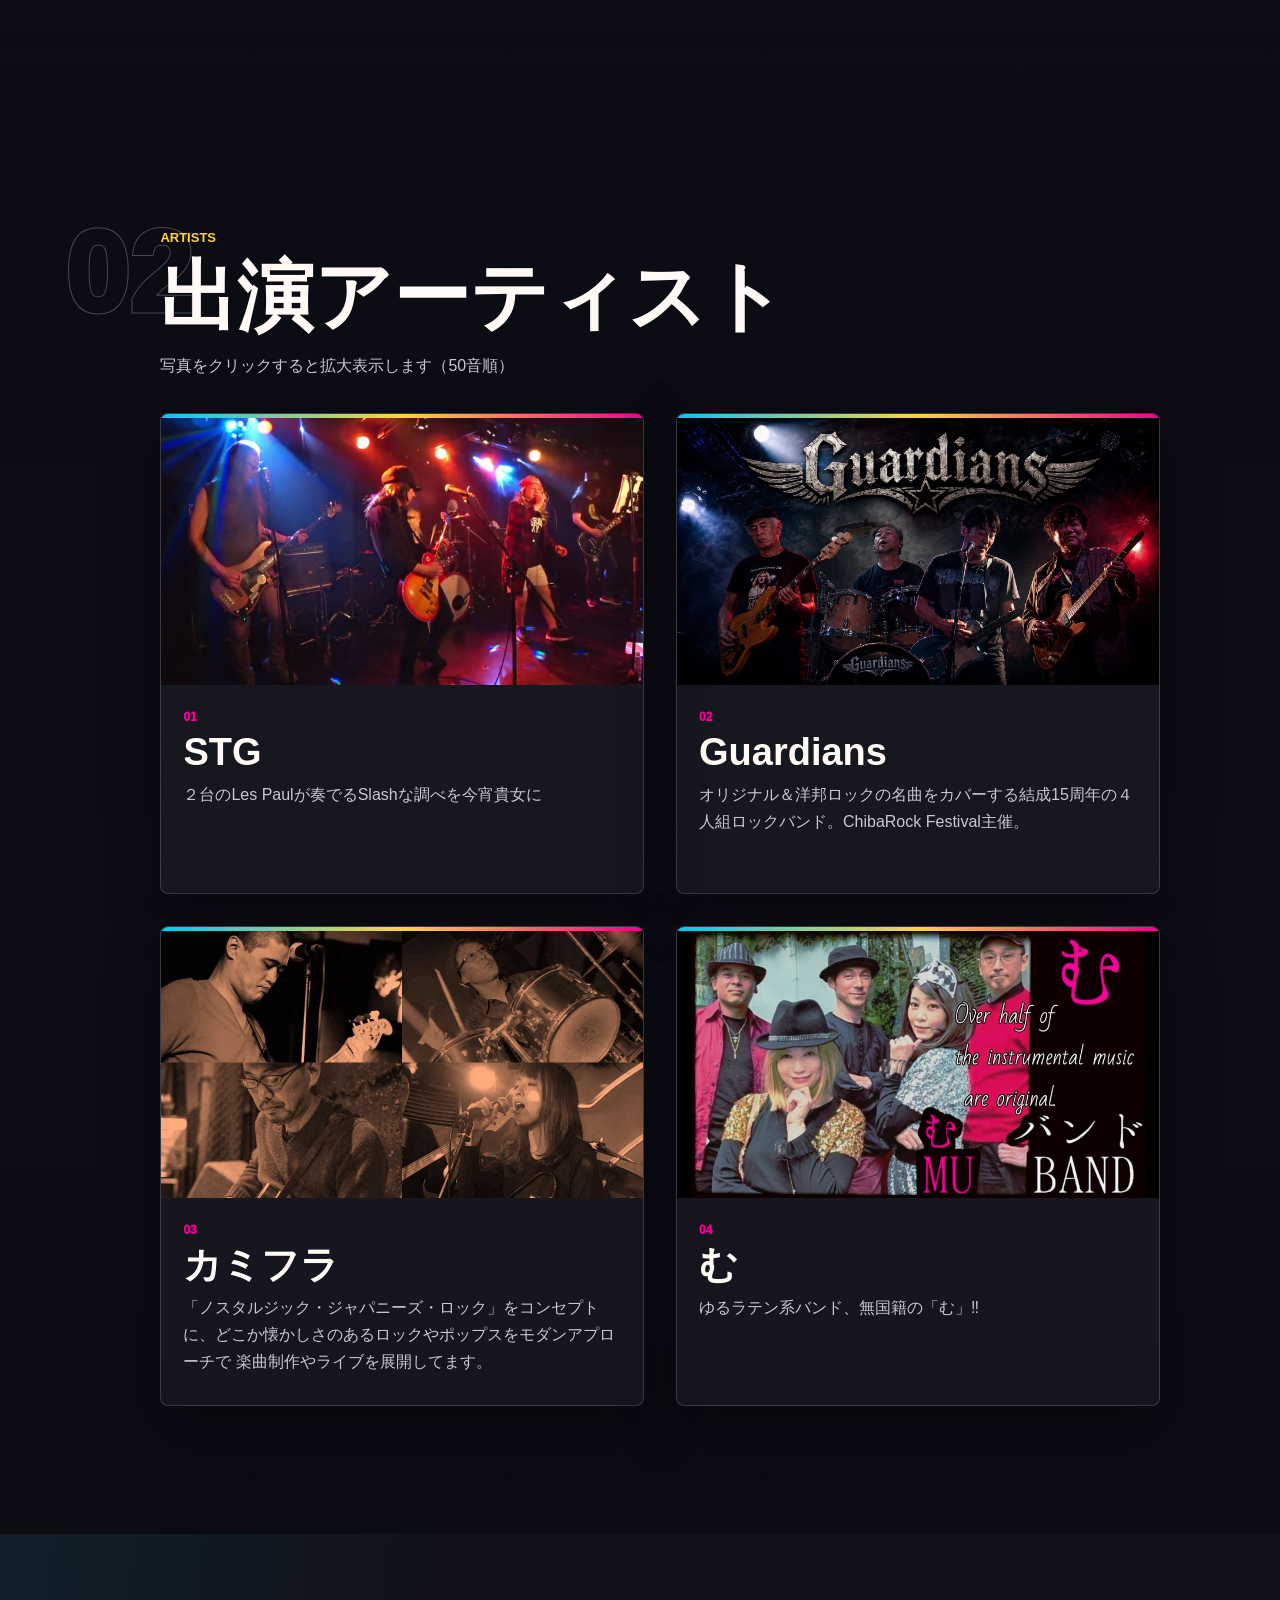
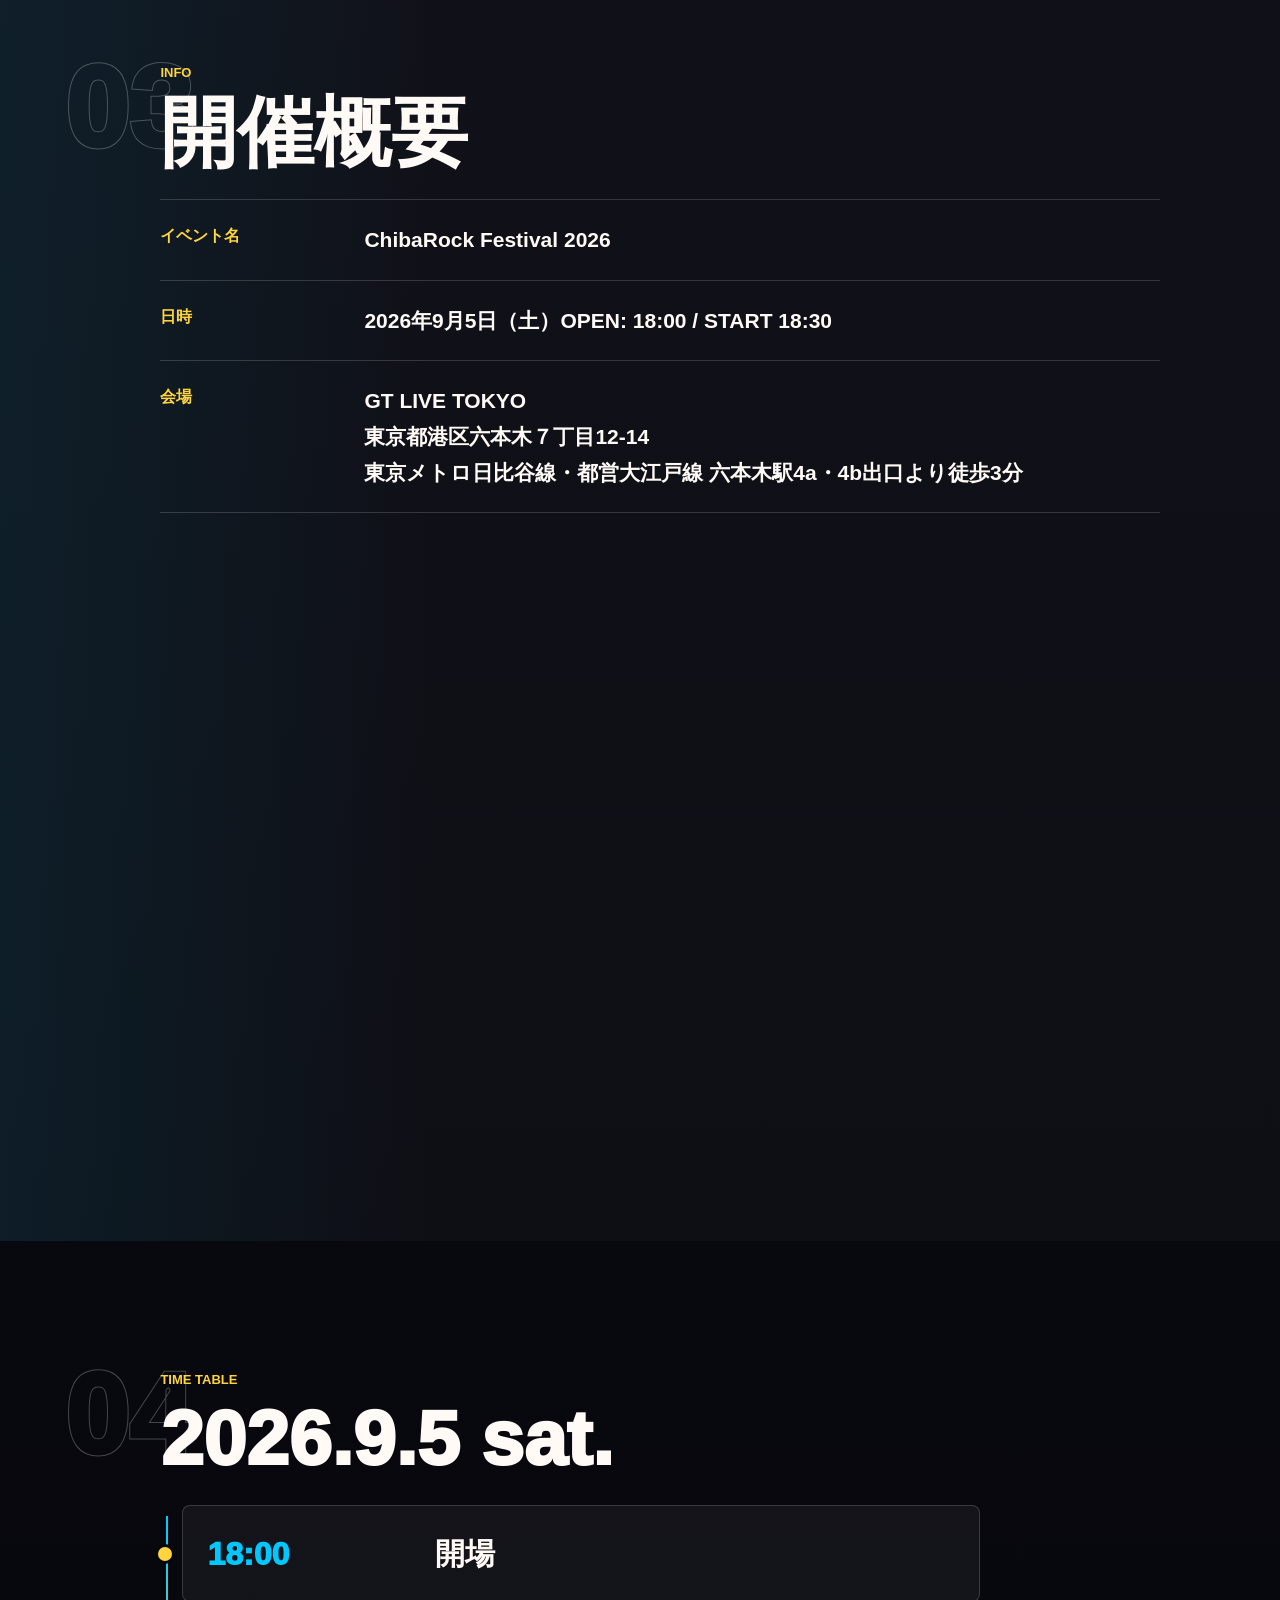
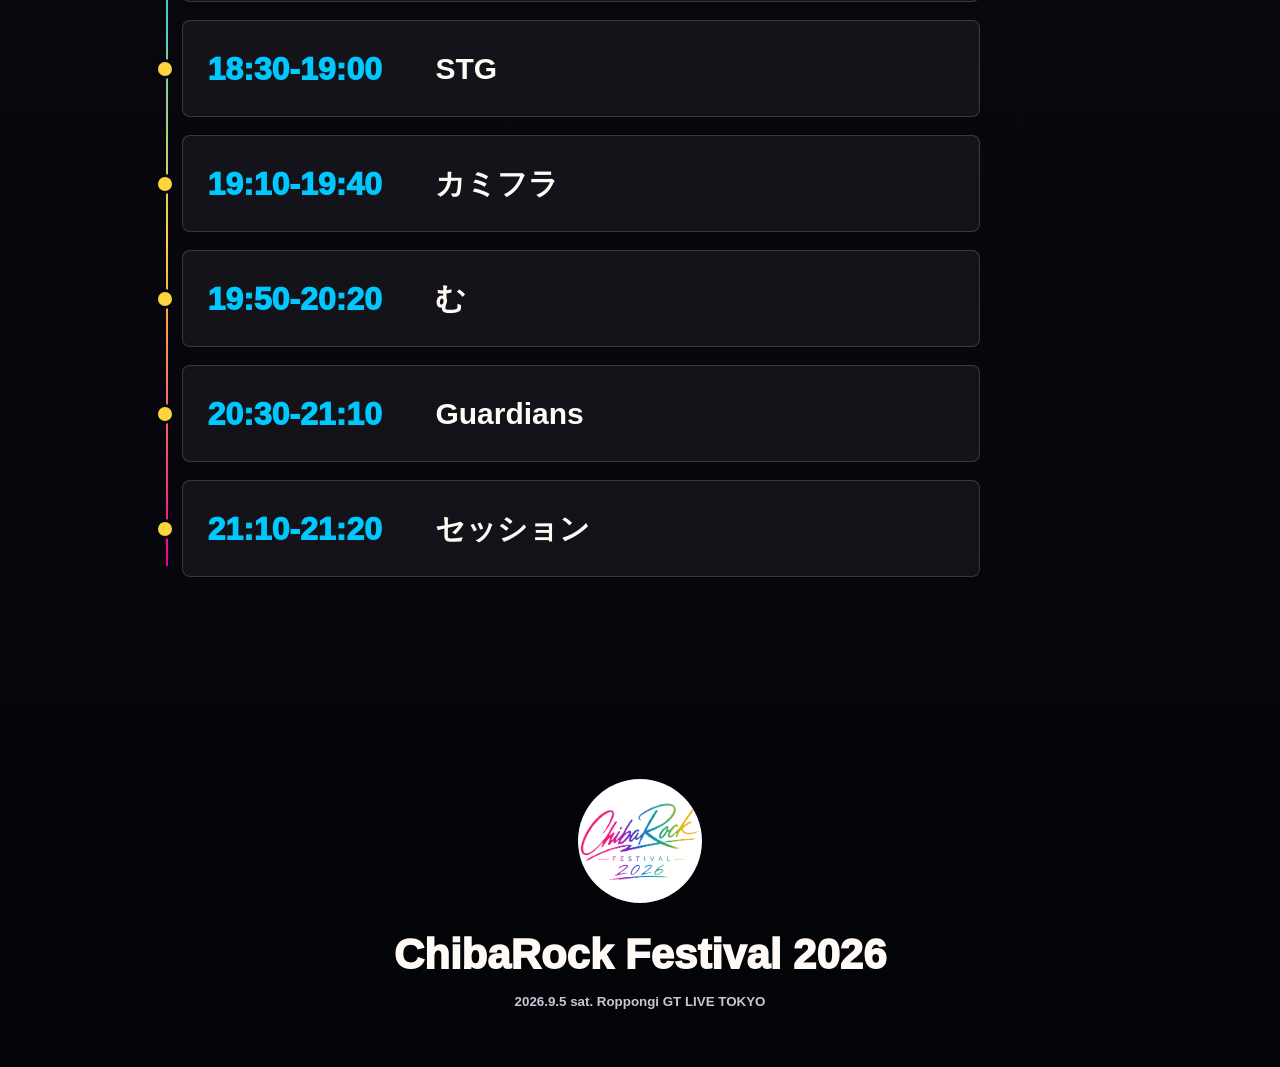
==== commit 9ede6689: "Add files via upload" ====
--- a/index.html
+++ b/index.html
@@ -27,7 +27,7 @@
         <a href="#artists">ARTISTS</a>
         <a href="#info">INFO</a>
         <a href="#timetable">TIME TABLE</a>
-        <a class="nav-ticket" href="https://livepocket.jp/e/gj2l_" target="_blank" rel="noopener noreferrer">TICKET</a>
+        <a class="nav-ticket" href="https://teket.jp/18814/72420" target="_blank" rel="noopener noreferrer">TICKET</a>
       </nav>
     </header>
 
@@ -47,7 +47,7 @@
           <p class="hero-tagline">ChibaRock Fes 最高の音楽体験を</p>
           <p class="hero-date">2026.9.5 sat.</p>
           <p class="hero-place">六本木GT LIVE TOKYO</p>
-          <a class="ticket-button" href="https://livepocket.jp/e/gj2l_" target="_blank" rel="noopener noreferrer">TICKET</a>
+          <a class="ticket-button" href="https://teket.jp/18814/72420" target="_blank" rel="noopener noreferrer">TICKET</a>
         </div>
       </section>
 
@@ -146,7 +146,10 @@
             </div>
             <div id="ticket">
               <dt>チケット</dt>
-              <dd>レギュラー1,300円（税込）他 1ドリンク代別途（700円）</dd>
+              <dd>
+                <span>前売り券レギュラー1,300円（税込）他 1ドリンク代別途（700円）</span>
+                <small class="ticket-note">※当日券1,500円（税込）会場にて販売</small>
+              </dd>
             </div>
           </dl>
           <div class="venue-media">
--- a/styles.css
+++ b/styles.css
@@ -526,6 +526,14 @@
 .info-list span {
   color: var(--muted);
   font-size: 0.88em;
+}
+
+.ticket-note {
+  display: block;
+  margin-top: 6px;
+  color: var(--muted);
+  font-size: 0.78em;
+  font-weight: 700;
 }
 
 .venue-media {
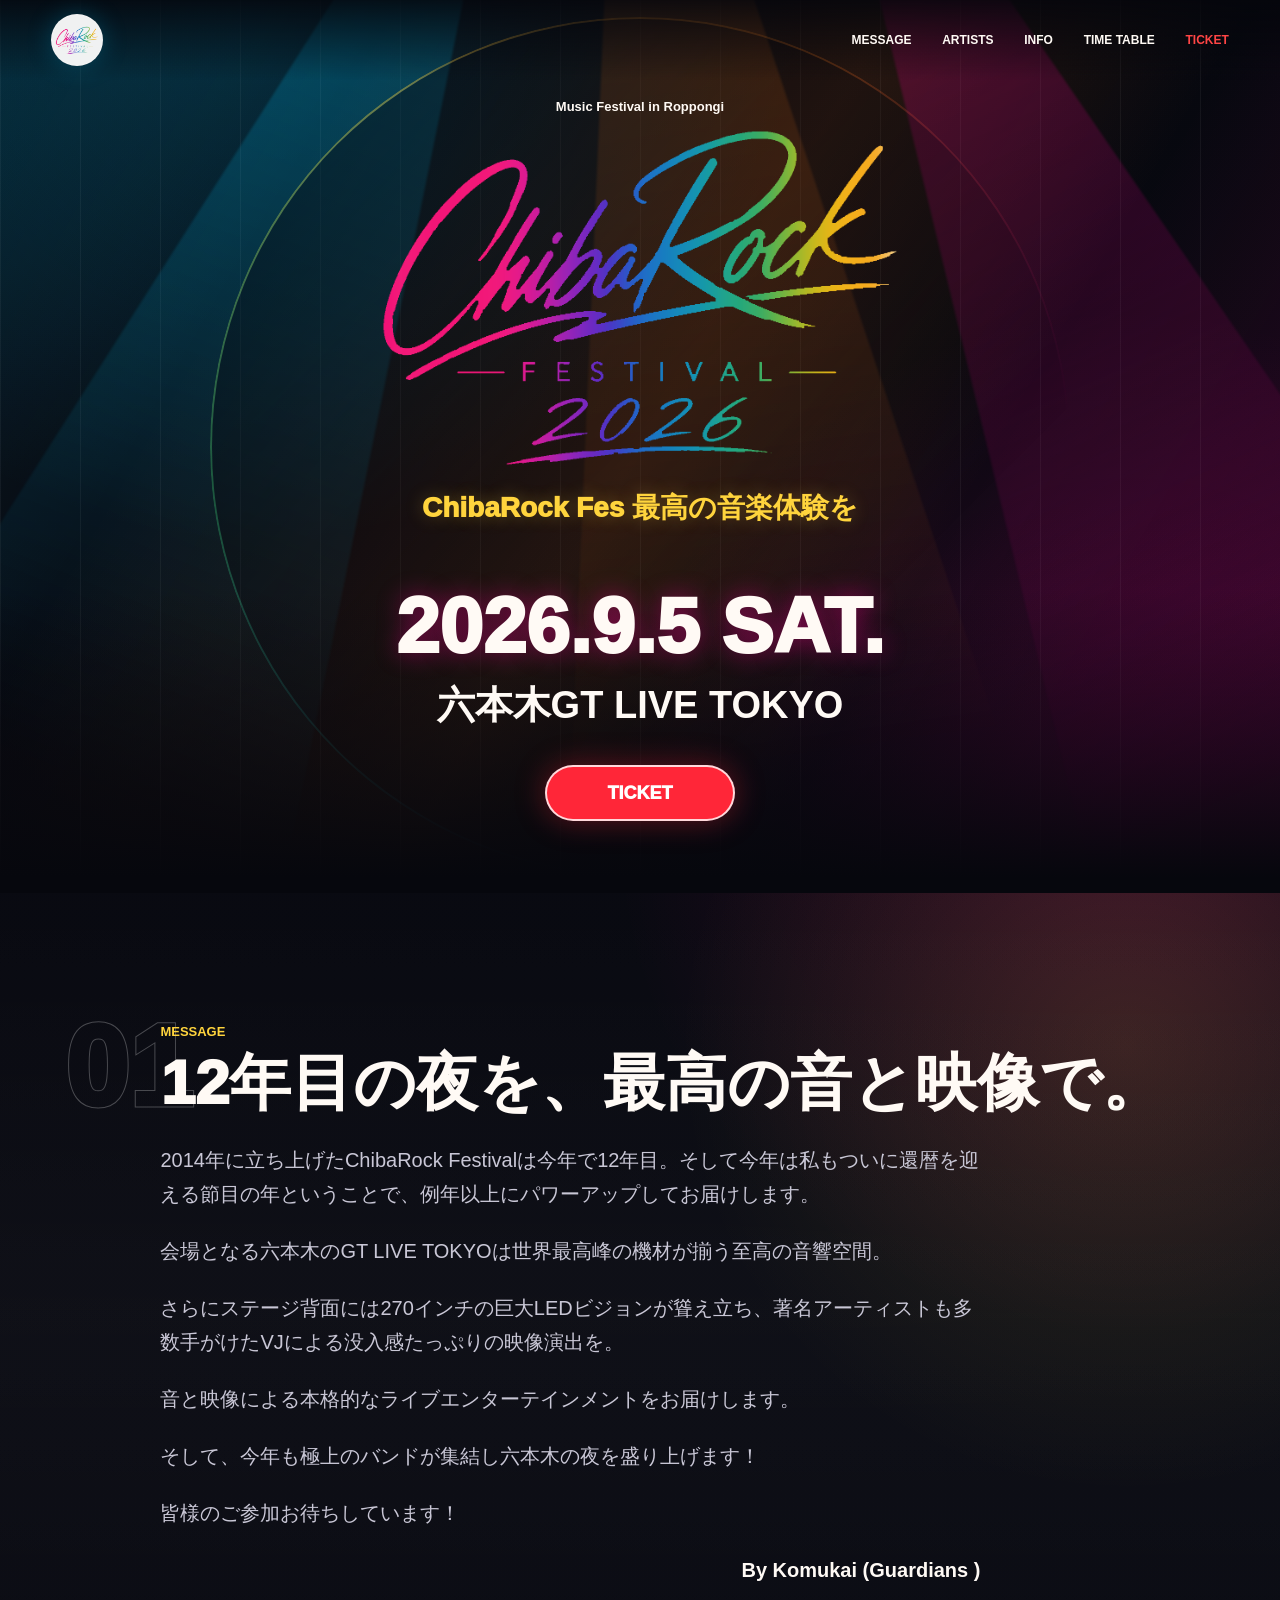
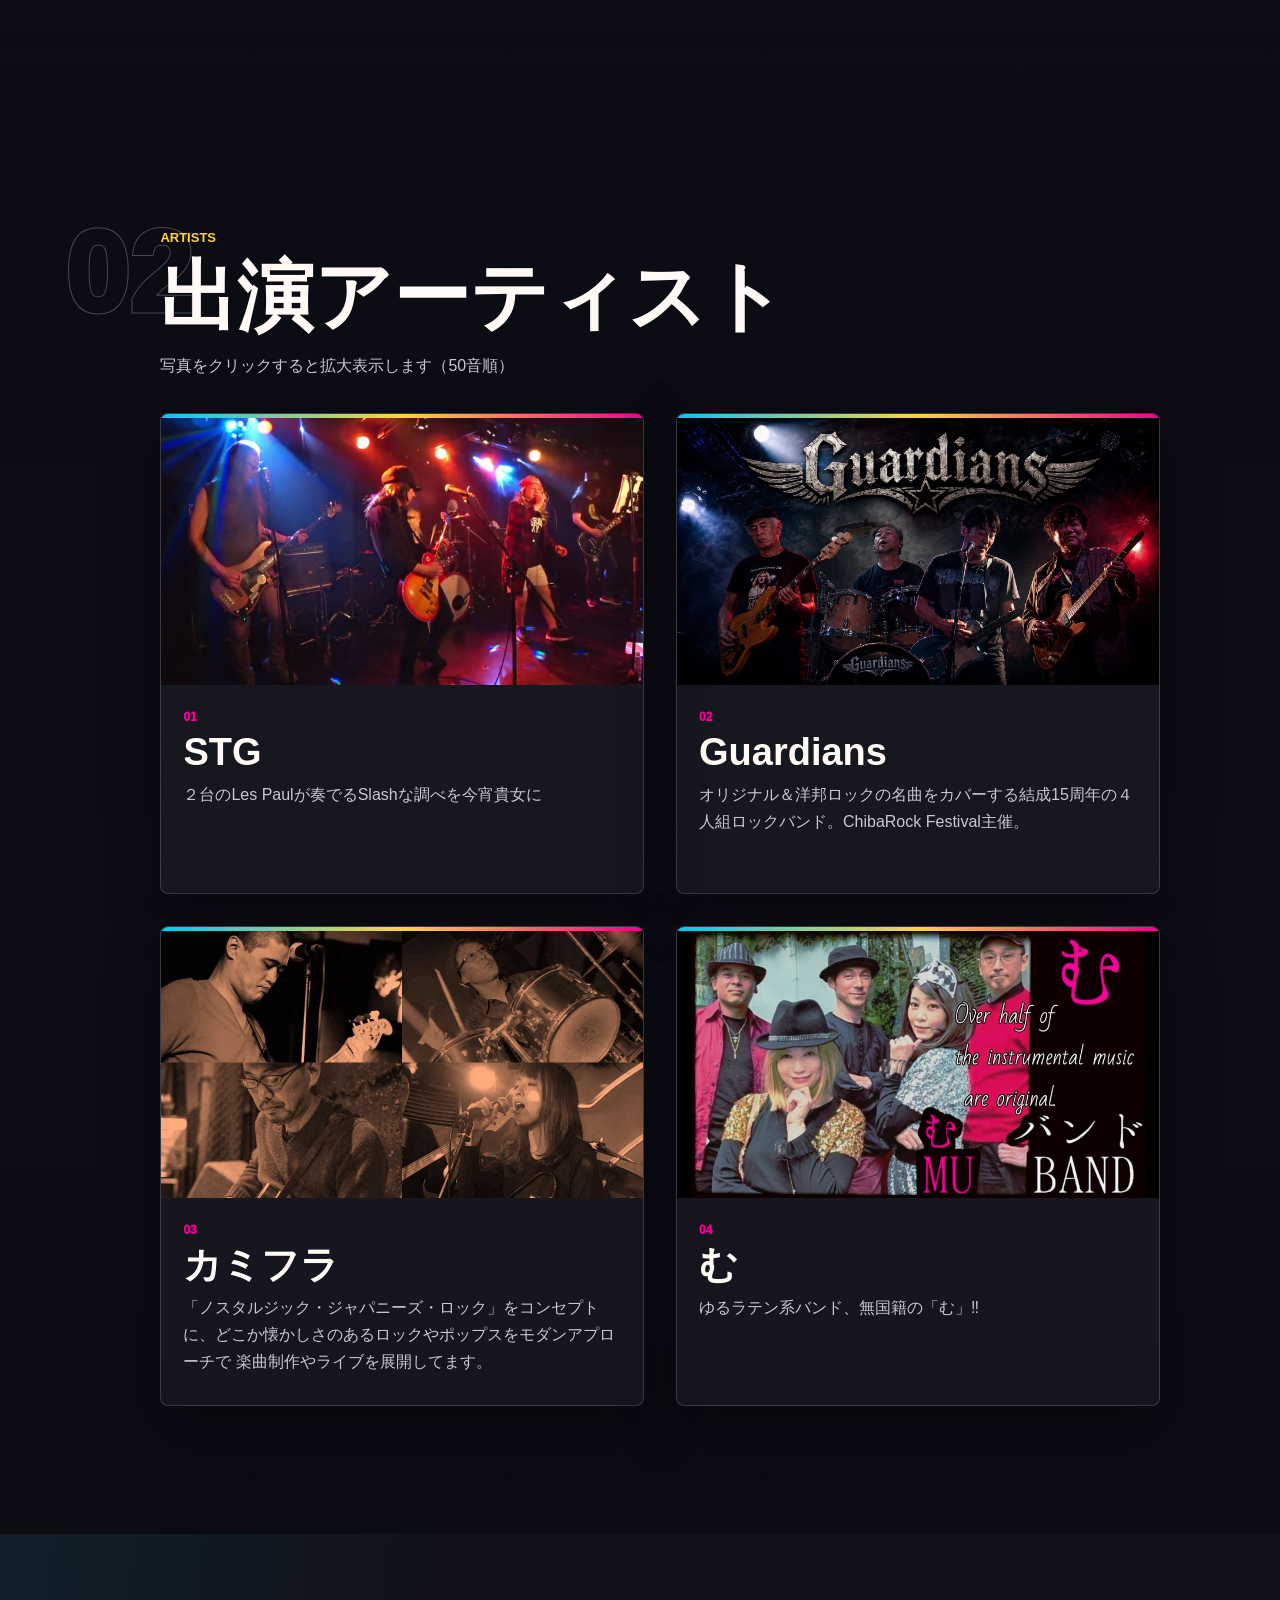
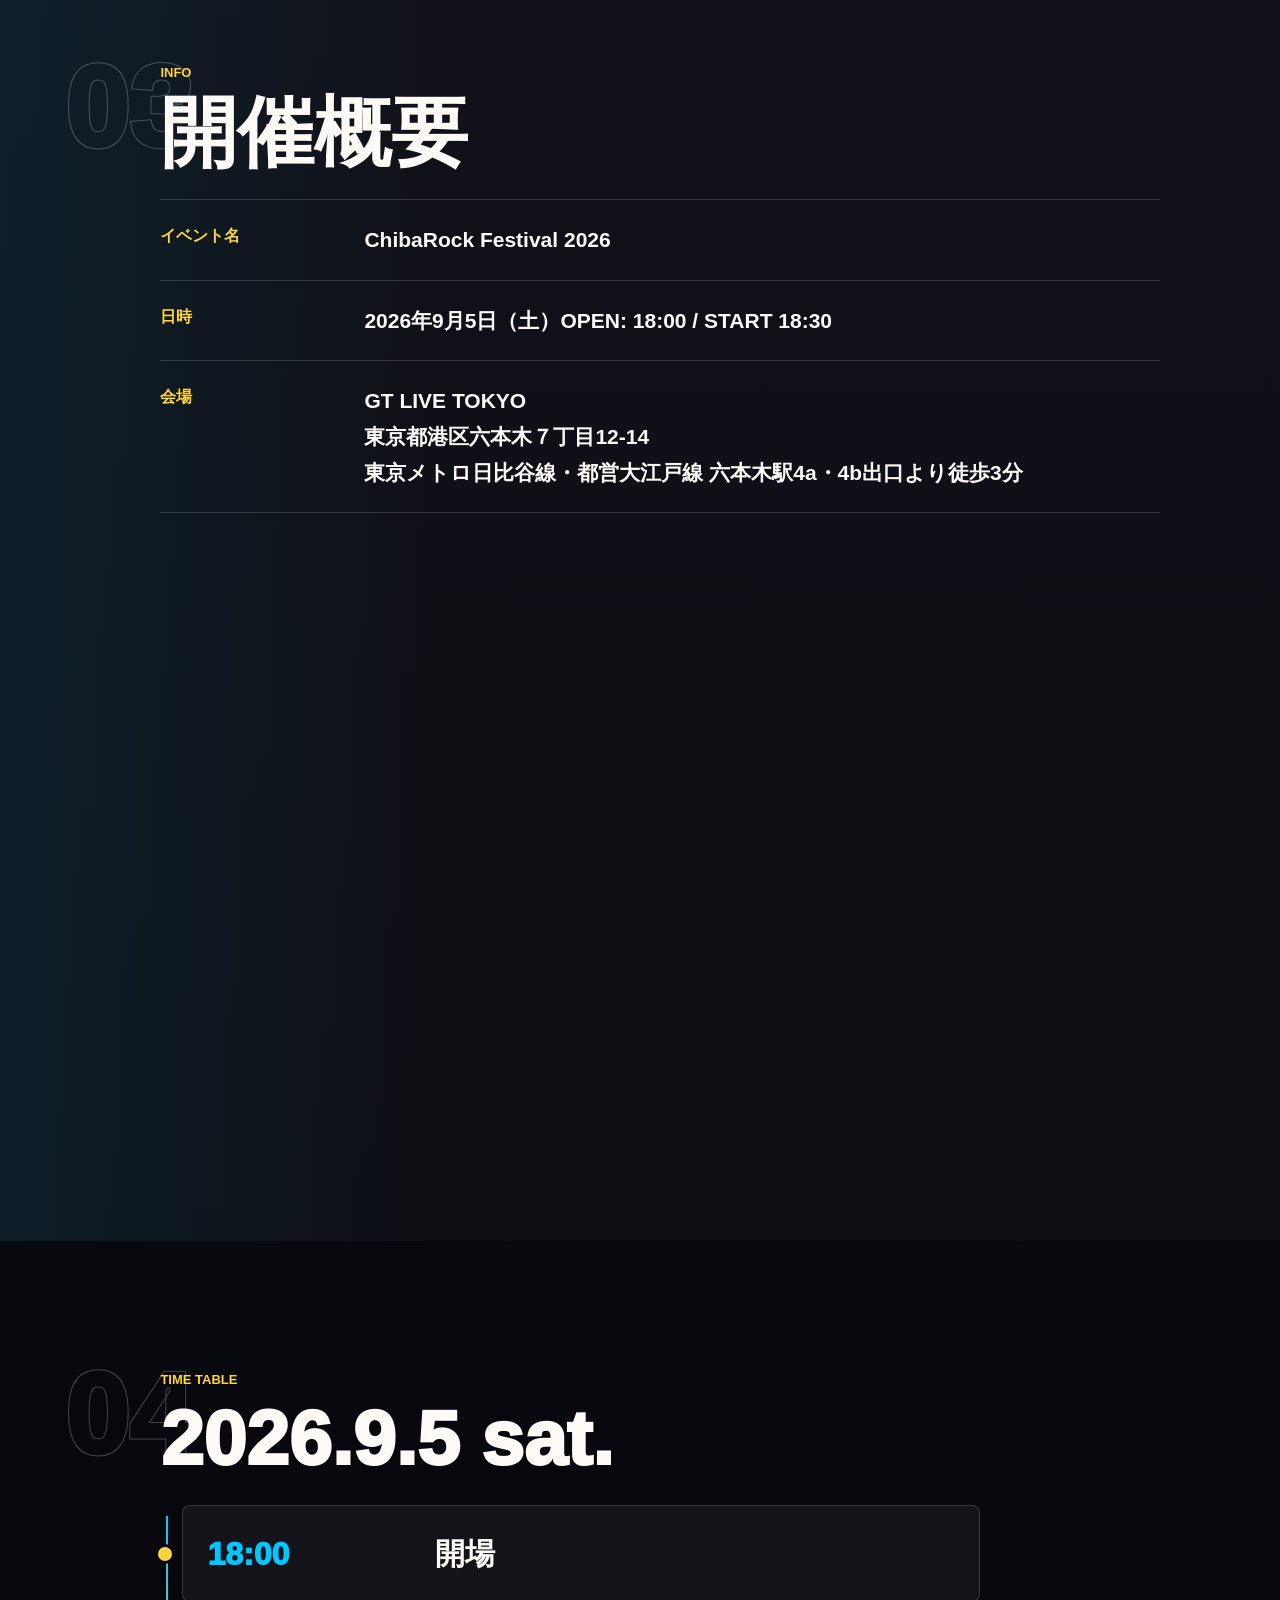
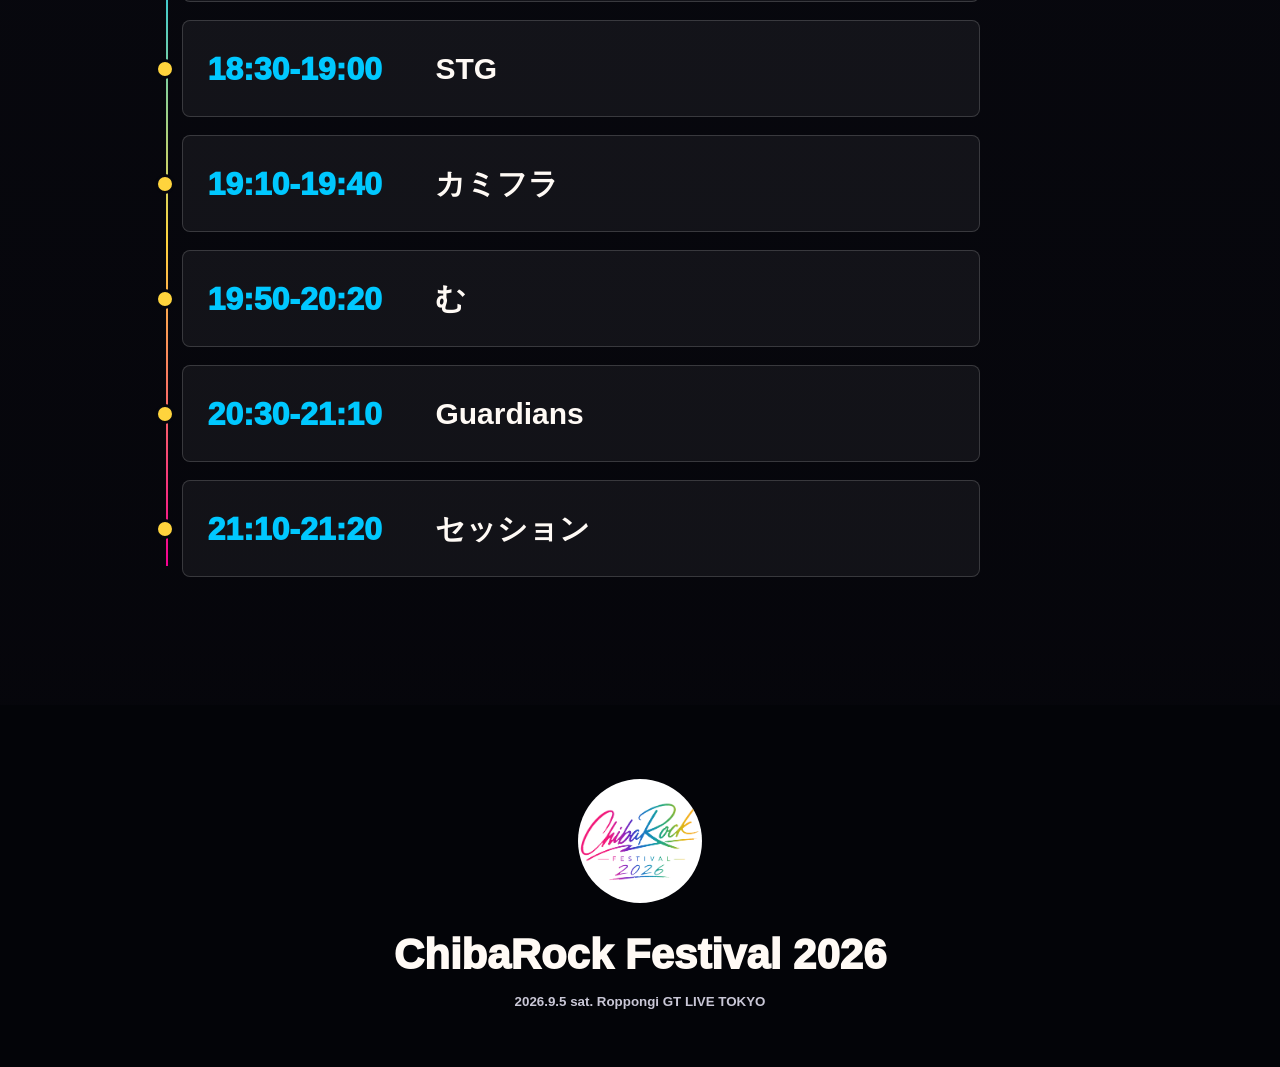
==== commit fffa0671: "Add files via upload" ====
--- a/index.html
+++ b/index.html
@@ -8,7 +8,16 @@
     <meta property="og:title" content="ChibaRock Festival 2026">
     <meta property="og:description" content="2026.9.5 sat. 六本木GT LIVE TOKYO">
     <meta property="og:type" content="website">
-    <meta property="og:image" content="assets/logo-main.jpg">
+    <meta property="og:url" content="https://chibarockfes.com/">
+    <meta property="og:image" content="https://chibarockfes.com/assets/ogp.png">
+    <meta property="og:image:type" content="image/png">
+    <meta property="og:image:width" content="2605">
+    <meta property="og:image:height" content="1526">
+    <meta property="og:image:alt" content="ChibaRock Festival 2026">
+    <meta name="twitter:card" content="summary_large_image">
+    <meta name="twitter:title" content="ChibaRock Festival 2026">
+    <meta name="twitter:description" content="2026.9.5 sat. 六本木GT LIVE TOKYO">
+    <meta name="twitter:image" content="https://chibarockfes.com/assets/ogp.png">
     <link rel="icon" href="assets/logo-mark.png">
     <link rel="stylesheet" href="styles.css?v=20260610-cropped-logo">
   </head>
@@ -148,7 +157,7 @@
               <dt>チケット</dt>
               <dd>
                 <span>前売り券レギュラー1,300円（税込）他 1ドリンク代別途（700円）</span>
-                <small class="ticket-note">※当日券1,500円（税込）会場にて販売</small>
+                <small class="ticket-note">※当日券1,500円（税込）</small>
               </dd>
             </div>
           </dl>
